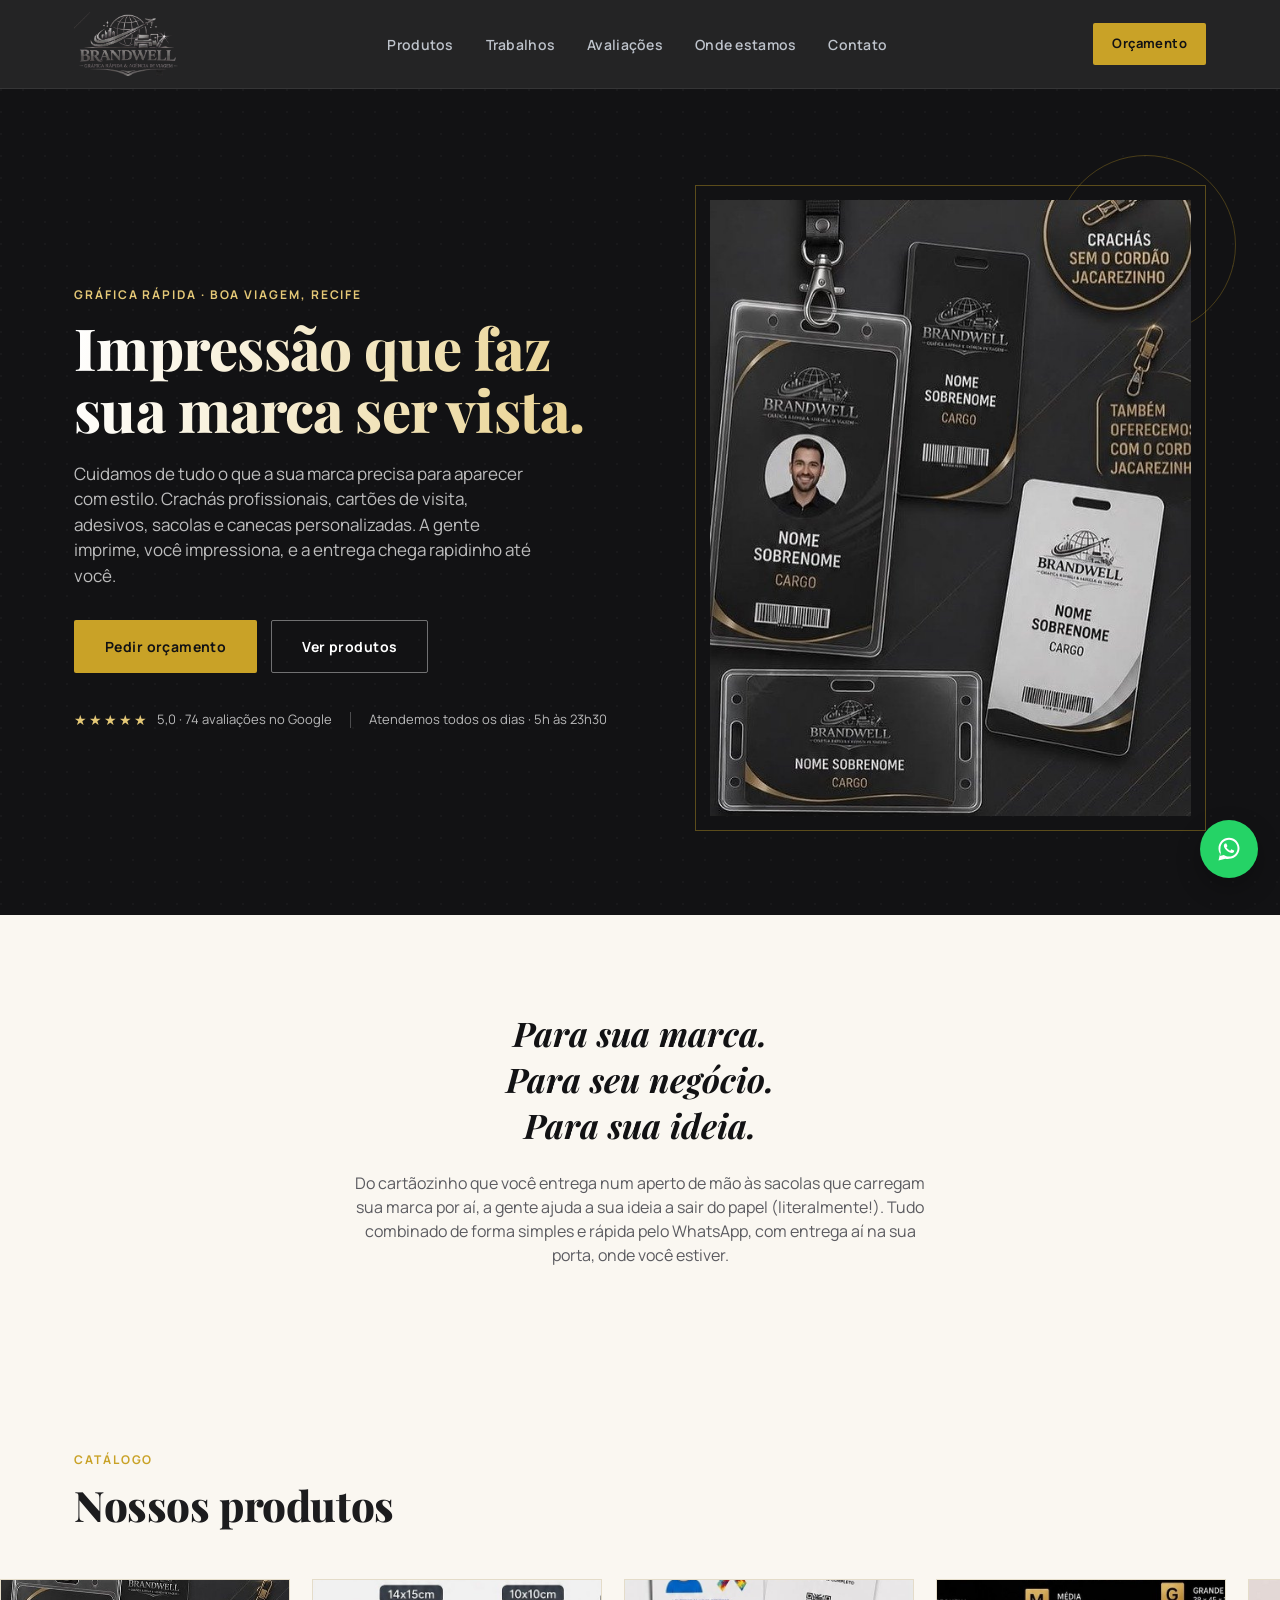
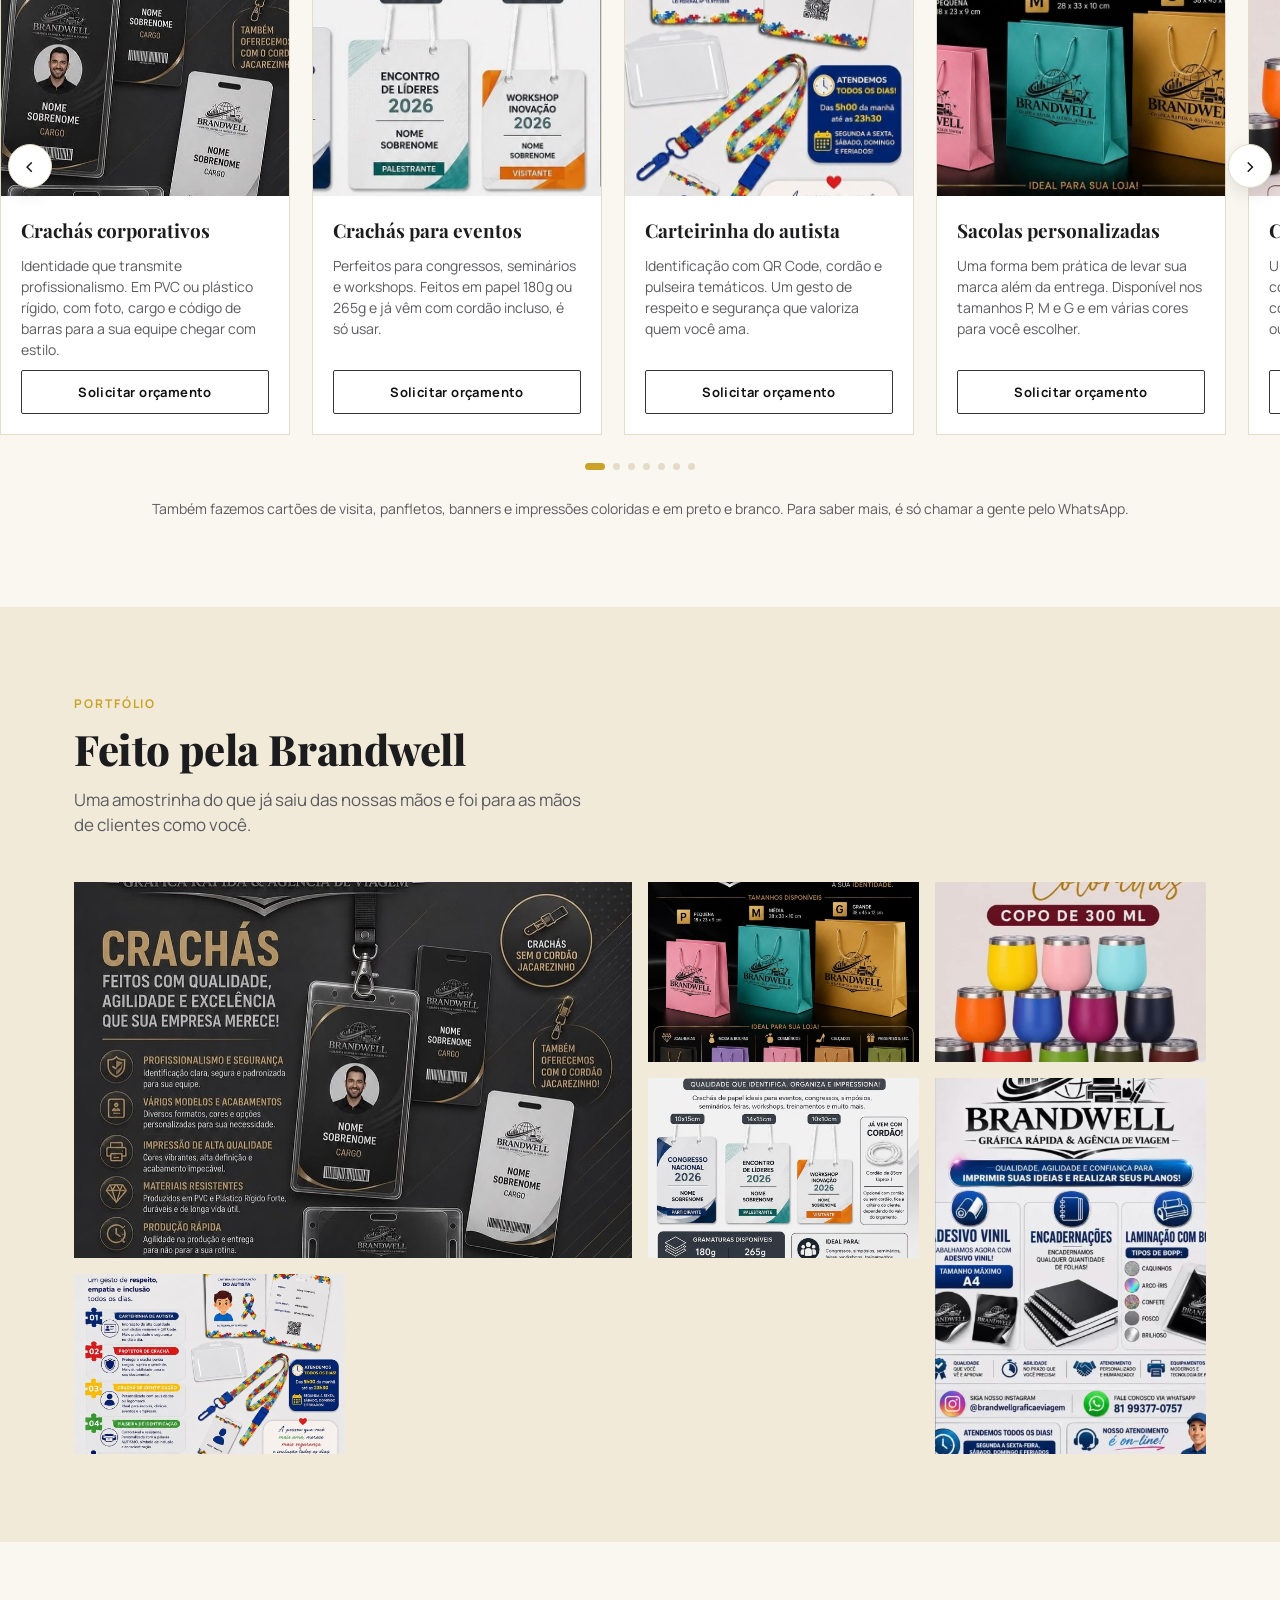
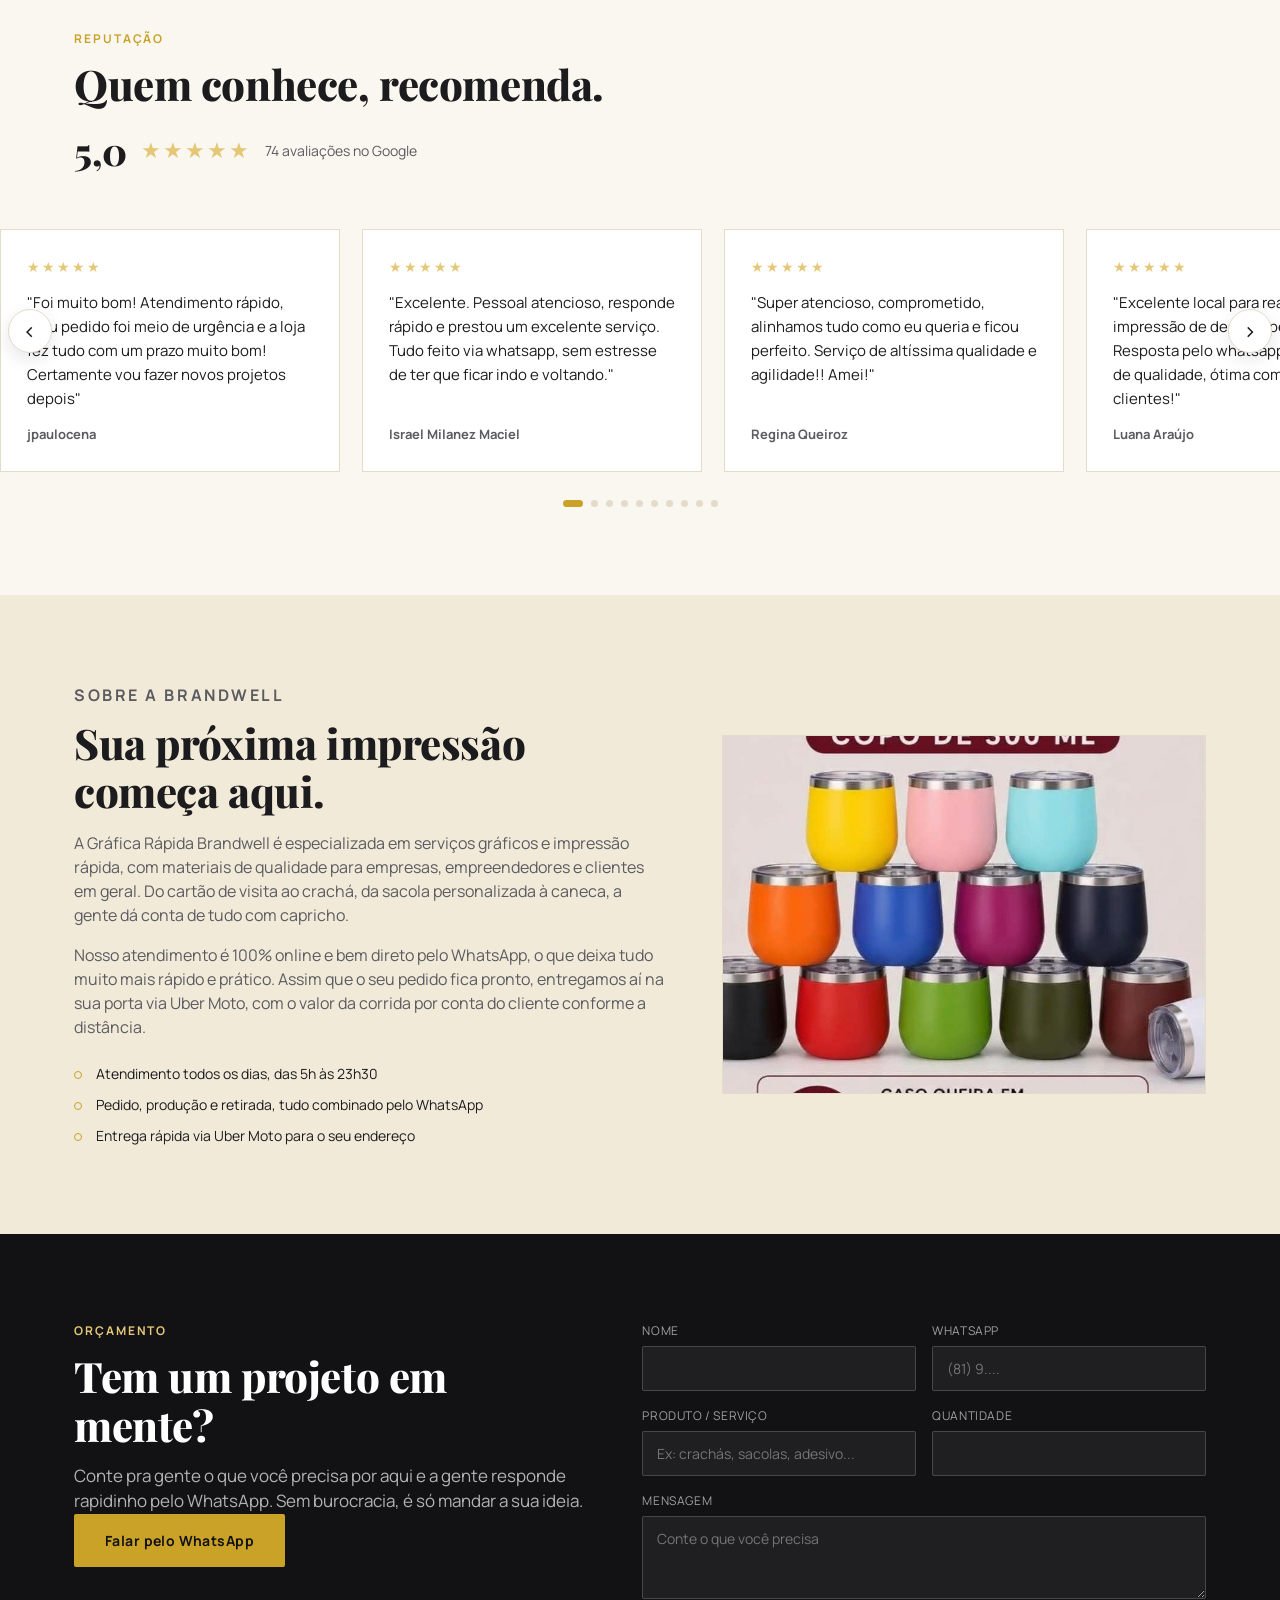
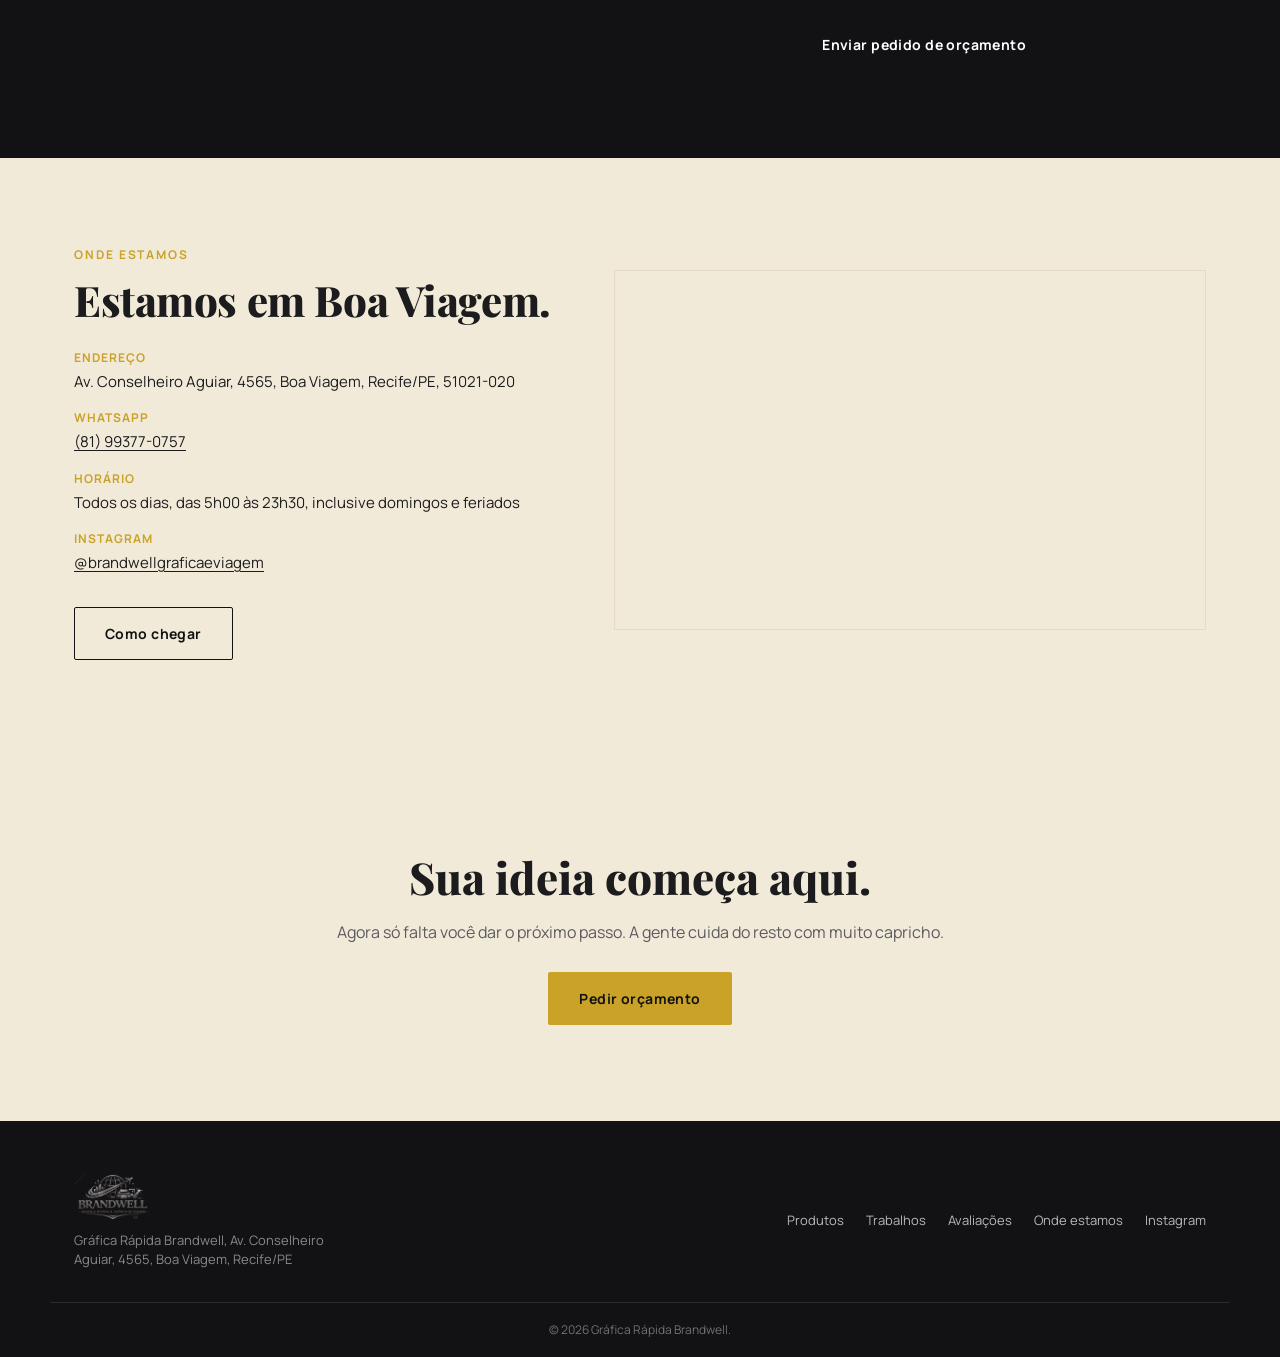
==== index (5).html @ 96034394 "Add files via upload" ====
<!DOCTYPE html>
<html lang="pt-BR">
<head>
<meta charset="UTF-8">
<meta name="viewport" content="width=device-width, initial-scale=1.0">
<title>Gráfica Rápida Brandwell | Gráfica em Recife</title>
<meta name="description" content="Gráfica Rápida Brandwell em Boa Viagem, Recife. Conheça nossos produtos, trabalhos e solicite seu orçamento pelo WhatsApp.">

<link rel="icon" type="image/jpeg" href="assets/favicon.jpg">
<link rel="preconnect" href="https://fonts.googleapis.com">
<link rel="preconnect" href="https://fonts.gstatic.com" crossorigin>
<link href="https://fonts.googleapis.com/css2?family=Playfair+Display:wght@600;700;800;900&family=Manrope:wght@400;500;600;700;800&display=swap" rel="stylesheet">
<link rel="stylesheet" href="style (3).css">
</head>
<body>

<!-- ============ HEADER ============ -->
<header class="site-header" id="siteHeader">
  <div class="wrap header-inner">
    <a href="#topo" class="brand">
      <img src="assets/logo.png" alt="Brandwell — Gráfica Rápida" class="brand-mark">
    </a>

    <nav class="main-nav" id="mainNav">
      <a href="#produtos">Produtos</a>
      <a href="#trabalhos">Trabalhos</a>
      <a href="#avaliacoes">Avaliações</a>
      <a href="#localizacao">Onde estamos</a>
      <a href="#contato">Contato</a>
    </nav>

    <div class="header-actions">
      <a class="btn btn-gold btn-sm" id="headerCta" href="#" target="_blank" rel="noopener">Orçamento</a>
      <button class="nav-toggle" id="navToggle" aria-label="Abrir menu" aria-expanded="false">
        <span></span><span></span><span></span>
      </button>
    </div>
  </div>
</header>

<main id="topo">

  <!-- ============ HERO ============ -->
  <section class="hero">
    <div class="hero-texture" aria-hidden="true"></div>
    <div class="wrap hero-inner">
      <div class="hero-copy reveal">
        <p class="eyebrow eyebrow-light">Gráfica Rápida · Boa Viagem, Recife</p>
        <h1 class="hero-title">Impressão que faz<br>sua marca ser vista.</h1>
        <p class="hero-sub">Cuidamos de tudo o que a sua marca precisa para aparecer com estilo. Crachás profissionais, cartões de visita, adesivos, sacolas e canecas personalizadas. A gente imprime, você impressiona, e a entrega chega rapidinho até você.</p>
        <div class="hero-ctas">
          <a href="#" class="btn btn-gold" id="heroCtaPrimary" target="_blank" rel="noopener">Pedir orçamento</a>
          <a href="#produtos" class="btn btn-outline-light">Ver produtos</a>
        </div>
        <div class="hero-meta">
          <div class="hero-meta-item">
            <span class="stars" aria-hidden="true">★★★★★</span>
            <span>5,0 · 74 avaliações no Google</span>
          </div>
          <div class="hero-meta-divider" aria-hidden="true"></div>
          <div class="hero-meta-item">Atendemos todos os dias · 5h às 23h30</div>
        </div>
      </div>

      <div class="hero-visual reveal" aria-hidden="true">
        <div class="hero-visual-frame">
          <img src="assets/prod-crachas.jpg" alt="">
        </div>
        <span class="hero-swoosh"></span>
      </div>
    </div>
  </section>

  <!-- ============ NARRATIVA ============ -->
  <section class="narrative">
    <div class="wrap narrative-inner reveal">
      <h2 class="narrative-title">Para sua marca.<br>Para seu negócio.<br>Para sua ideia.</h2>
      <p class="narrative-text">Do cartãozinho que você entrega num aperto de mão às sacolas que carregam sua marca por aí, a gente ajuda a sua ideia a sair do papel (literalmente!). Tudo combinado de forma simples e rápida pelo WhatsApp, com entrega aí na sua porta, onde você estiver.</p>
    </div>
  </section>

  <!-- ============ PRODUTOS ============ -->
  <section class="section" id="produtos">
    <div class="wrap">
      <div class="section-head reveal">
        <p class="eyebrow">Catálogo</p>
        <h2 class="section-title">Nossos produtos</h2>
      </div>
    </div>

    <div class="carousel reveal" id="productCarousel">
      <div class="carousel-track" id="productTrack">

<article class="product-card">
          <div class="product-photo"><img src="assets/prod-crachas.jpg" alt="Crachás corporativos personalizados Brandwell" loading="lazy"></div>
          <div class="product-body">
            <h3>Crachás corporativos</h3>
            <p>Identidade que transmite profissionalismo. Em PVC ou plástico rígido, com foto, cargo e código de barras para a sua equipe chegar com estilo.</p>
            <button class="btn btn-line product-cta" data-produto="Crachás corporativos" data-msg="Olá! Gostaria de solicitar um orçamento para crachás corporativos.">Solicitar orçamento</button>
          </div>
        </article>

<article class="product-card">
          <div class="product-photo"><img src="assets/prod-crachas-eventos.jpg" alt="Crachás para eventos e congressos Brandwell" loading="lazy"></div>
          <div class="product-body">
            <h3>Crachás para eventos</h3>
            <p>Perfeitos para congressos, seminários e workshops. Feitos em papel 180g ou 265g e já vêm com cordão incluso, é só usar.</p>
            <button class="btn btn-line product-cta" data-produto="Crachás para eventos e congressos" data-msg="Olá! Gostaria de solicitar um orçamento para crachás de eventos e congressos.">Solicitar orçamento</button>
          </div>
        </article>

<article class="product-card">
          <div class="product-photo"><img src="assets/prod-inclusao.jpg" alt="Carteirinha do autista e crachás de inclusão Brandwell" loading="lazy"></div>
          <div class="product-body">
            <h3>Carteirinha do autista</h3>
            <p>Identificação com QR Code, cordão e pulseira temáticos. Um gesto de respeito e segurança que valoriza quem você ama.</p>
            <button class="btn btn-line product-cta" data-produto="Carteirinha do autista / crachá de inclusão" data-msg="Olá! Gostaria de solicitar um orçamento para carteirinha do autista.">Solicitar orçamento</button>
          </div>
        </article>

<article class="product-card">
          <div class="product-photo"><img src="assets/prod-sacolas.jpg" alt="Sacolas personalizadas Brandwell" loading="lazy"></div>
          <div class="product-body">
            <h3>Sacolas personalizadas</h3>
            <p>Uma forma bem prática de levar sua marca além da entrega. Disponível nos tamanhos P, M e G e em várias cores para você escolher.</p>
            <button class="btn btn-line product-cta" data-produto="Sacolas personalizadas" data-msg="Olá! Gostaria de solicitar um orçamento para sacolas personalizadas.">Solicitar orçamento</button>
          </div>
        </article>

        <article class="product-card">
          <div class="product-photo"><img src="assets/prod-canecas.jpg" alt="Canecas e copos personalizados Brandwell" loading="lazy"></div>
          <div class="product-body">
<h3>Canecas &amp; copos 300ml</h3>
            <p>Uma lembrança da sua marca que continua presente muito depois da compra. Em várias cores, com nome ou logo, do jeito que você quiser.</p>
            <button class="btn btn-line product-cta" data-produto="Canecas e copos personalizados" data-msg="Olá! Gostaria de solicitar um orçamento para canecas personalizadas.">Solicitar orçamento</button>
          </div>
        </article>

        <article class="product-card">
          <div class="product-photo"><img src="assets/prod-adesivo.jpg" alt="Adesivo vinil Brandwell" loading="lazy"></div>
          <div class="product-body">
<h3>Adesivo vinil</h3>
            <p>Para apresentar sua marca logo no primeiro contato. Vai até o tamanho A4 e tem um acabamento de qualidade que faz diferença.</p>
            <button class="btn btn-line product-cta" data-produto="Adesivo vinil" data-msg="Olá! Gostaria de solicitar um orçamento para adesivos.">Solicitar orçamento</button>
          </div>
        </article>

        <article class="product-card">
          <div class="product-photo"><img src="assets/prod-encadernacao.jpg" alt="Encadernação e laminação BOPP Brandwell" loading="lazy"></div>
          <div class="product-body">
<h3>Encadernação &amp; laminação</h3>
            <p>Encadernamos qualquer quantidade de folhas, seja qual for a sua necessidade. E ainda finalizamos com laminação BOPP fosca, brilhosa ou especial.</p>
            <button class="btn btn-line product-cta" data-produto="Encadernação e laminação BOPP" data-msg="Olá! Gostaria de solicitar um orçamento para encadernação e laminação.">Solicitar orçamento</button>
          </div>
        </article>

      </div>

      <button class="carousel-arrow carousel-arrow-prev" id="prodPrev" aria-label="Produto anterior">‹</button>
      <button class="carousel-arrow carousel-arrow-next" id="prodNext" aria-label="Próximo produto">›</button>
    </div>
    <div class="carousel-dots" id="productDots"></div>

    <div class="wrap">
      <p class="also-print reveal">Também fazemos cartões de visita, panfletos, banners e impressões coloridas e em preto e branco. Para saber mais, é só chamar a gente pelo WhatsApp.</p>
    </div>
  </section>

  <!-- ============ TRABALHOS ============ -->
  <section class="section section-alt" id="trabalhos">
    <div class="wrap">
      <div class="section-head reveal">
        <p class="eyebrow">Portfólio</p>
        <h2 class="section-title">Feito pela Brandwell</h2>
        <p class="section-lead">Uma amostrinha do que já saiu das nossas mãos e foi para as mãos de clientes como você.</p>
      </div>

      <div class="gallery reveal" id="gallery">
        <button class="gallery-item gallery-item-big" data-full="assets/port-crachas-corp.jpg">
          <img src="assets/port-crachas-corp.jpg" alt="Crachás corporativos Brandwell" loading="lazy">
        </button>
        <button class="gallery-item" data-full="assets/port-sacolas.jpg">
          <img src="assets/port-sacolas.jpg" alt="Sacolas personalizadas Brandwell" loading="lazy">
        </button>
        <button class="gallery-item" data-full="assets/port-canecas.jpg">
          <img src="assets/port-canecas.jpg" alt="Canecas coloridas Brandwell" loading="lazy">
        </button>
        <button class="gallery-item" data-full="assets/port-crachas-eventos.jpg">
          <img src="assets/port-crachas-eventos.jpg" alt="Crachás de eventos Brandwell" loading="lazy">
        </button>
        <button class="gallery-item gallery-item-tall" data-full="assets/port-vinil-encad.jpg">
          <img src="assets/port-vinil-encad.jpg" alt="Adesivo vinil e encadernação Brandwell" loading="lazy">
        </button>
        <button class="gallery-item" data-full="assets/port-inclusao.jpg">
          <img src="assets/port-inclusao.jpg" alt="Produtos de inclusão Brandwell" loading="lazy">
        </button>
      </div>
    </div>
  </section>

  <!-- ============ AVALIAÇÕES ============ -->
  <section class="section reviews" id="avaliacoes">
    <div class="wrap">
      <div class="section-head reveal">
        <p class="eyebrow">Reputação</p>
        <h2 class="section-title">Quem conhece, recomenda.</h2>
        <div class="reviews-score">
          <span class="reviews-score-number">5,0</span>
          <span class="stars stars-lg" aria-hidden="true">★★★★★</span>
          <span class="reviews-score-count">74 avaliações no Google</span>
        </div>
      </div>
    </div>

    <div class="carousel reveal" id="reviewCarousel">
      <div class="carousel-track" id="reviewTrack">

        <article class="review-card">
          <span class="stars" aria-hidden="true">★★★★★</span>
          <p>"Foi muito bom! Atendimento rápido, meu pedido foi meio de urgência e a loja fez tudo com um prazo muito bom! Certamente vou fazer novos projetos depois"</p>
          <p class="review-name">jpaulocena</p>
        </article>

        <article class="review-card">
          <span class="stars" aria-hidden="true">★★★★★</span>
          <p>"Excelente. Pessoal atencioso, responde rápido e prestou um excelente serviço. Tudo feito via whatsapp, sem estresse de ter que ficar indo e voltando."</p>
          <p class="review-name">Israel Milanez Maciel</p>
        </article>

        <article class="review-card">
          <span class="stars" aria-hidden="true">★★★★★</span>
          <p>"Super atencioso, comprometido, alinhamos tudo como eu queria e ficou perfeito. Serviço de altíssima qualidade e agilidade!! Amei!"</p>
          <p class="review-name">Regina Queiroz</p>
        </article>

        <article class="review-card">
          <span class="stars" aria-hidden="true">★★★★★</span>
          <p>"Excelente local para realização e impressão de designs personalizados! Resposta pelo whatsapp rápida e serviço de qualidade, ótima comunicação com os clientes!"</p>
          <p class="review-name">Luana Araújo</p>
        </article>

        <article class="review-card">
          <span class="stars" aria-hidden="true">★★★★★</span>
          <p>"Ótima gráfica! Foram super prestativos e tem um grande diferencial que funciona todos os dias da semana em um horário super estendido! Muito prático."</p>
          <p class="review-name">Duda Avellar</p>
        </article>

        <article class="review-card">
          <span class="stars" aria-hidden="true">★★★★★</span>
          <p>"Maravilhoso! Foi rápido, a impressão ficou perfeita, salvou o dia da feira de ciências do meu filho! E o melhor: muito simpático!"</p>
          <p class="review-name">Michelina Viana</p>
        </article>

        <article class="review-card">
          <span class="stars" aria-hidden="true">★★★★★</span>
          <p>"Preciso deixar registrado aqui meu agradecimento. Essa gráfica literalmente me salvou num domingo! Atendimento rápido, qualidade top e muita atenção com o cliente."</p>
          <p class="review-name">Thauany Silva</p>
        </article>

        <article class="review-card">
          <span class="stars" aria-hidden="true">★★★★★</span>
          <p>"Precisei imprimir uns adesivos para minha loja e, mesmo após o horário de funcionamento, a gráfica me socorreu. Ótimo atendimento!!!!"</p>
          <p class="review-name">Letycia Moretto</p>
        </article>

        <article class="review-card">
          <span class="stars" aria-hidden="true">★★★★★</span>
          <p>"Gente! Simplesmente trabalho incrível!!! Além da qualidade do material o atendimento é rápido e assertivo, com certeza retornarei."</p>
          <p class="review-name">Graziele Brito · GB Festas &amp; Eventos</p>
        </article>

        <article class="review-card">
          <span class="stars" aria-hidden="true">★★★★★</span>
          <p>"AMEIIII, ele salvou meu TCC hahaha. Deus abençoe!"</p>
          <p class="review-name">Laura Pinheiro</p>
        </article>

      </div>
      <button class="carousel-arrow carousel-arrow-prev" id="revPrev" aria-label="Avaliação anterior">‹</button>
      <button class="carousel-arrow carousel-arrow-next" id="revNext" aria-label="Próxima avaliação">›</button>
    </div>
    <div class="carousel-dots" id="reviewDots"></div>
  </section>

  <!-- ============ SOBRE ============ -->
  <section class="section-alt about" id="sobre">
    <div class="wrap about-inner reveal">
      <div class="about-copy">
        <p class="eyebrow">Sobre a Brandwell</p>
        <h2 class="section-title">Sua próxima impressão começa aqui.</h2>
        <p>A Gráfica Rápida Brandwell é especializada em serviços gráficos e impressão rápida, com materiais de qualidade para empresas, empreendedores e clientes em geral. Do cartão de visita ao crachá, da sacola personalizada à caneca, a gente dá conta de tudo com capricho.</p>
        <p>Nosso atendimento é 100% online e bem direto pelo WhatsApp, o que deixa tudo muito mais rápido e prático. Assim que o seu pedido fica pronto, entregamos aí na sua porta via Uber Moto, com o valor da corrida por conta do cliente conforme a distância.</p>
        <ul class="about-list">
          <li>Atendimento todos os dias, das 5h às 23h30</li>
          <li>Pedido, produção e retirada, tudo combinado pelo WhatsApp</li>
          <li>Entrega rápida via Uber Moto para o seu endereço</li>
        </ul>
      </div>
      <div class="about-visual">
        <img src="assets/prod-canecas.jpg" alt="Produtos personalizados Brandwell" loading="lazy">
      </div>
    </div>
  </section>

  <!-- ============ ORÇAMENTO ============ -->
  <section class="section quote" id="contato">
    <div class="wrap quote-inner">
      <div class="quote-copy reveal">
        <p class="eyebrow">Orçamento</p>
        <h2 class="section-title">Tem um projeto em mente?</h2>
        <p class="section-lead">Conte pra gente o que você precisa por aqui e a gente responde rapidinho pelo WhatsApp. Sem burocracia, é só mandar a sua ideia.</p>
        <a href="#" class="btn btn-gold" id="quoteWhatsBtn" target="_blank" rel="noopener">Falar pelo WhatsApp</a>
      </div>

      <form class="quote-form reveal" id="quoteForm">
        <div class="field">
          <label for="qName">Nome</label>
          <input type="text" id="qName" name="nome" required autocomplete="name">
        </div>
        <div class="field">
          <label for="qWhats">WhatsApp</label>
          <input type="tel" id="qWhats" name="whatsapp" required autocomplete="tel" placeholder="(81) 9....">
        </div>
        <div class="field">
          <label for="qProduto">Produto / serviço</label>
          <input type="text" id="qProduto" name="produto" placeholder="Ex: crachás, sacolas, adesivo...">
        </div>
        <div class="field">
          <label for="qQtd">Quantidade</label>
          <input type="text" id="qQtd" name="quantidade">
        </div>
        <div class="field field-full">
          <label for="qMsg">Mensagem</label>
          <textarea id="qMsg" name="mensagem" rows="3" placeholder="Conte o que você precisa"></textarea>
        </div>
        <button type="submit" class="btn btn-dark field-full">Enviar pedido de orçamento</button>
      </form>
    </div>
  </section>

  <!-- ============ LOCALIZAÇÃO ============ -->
  <section class="section-alt location" id="localizacao">
    <div class="wrap location-inner">
      <div class="location-copy reveal">
        <p class="eyebrow">Onde estamos</p>
        <h2 class="section-title">Estamos em Boa Viagem.</h2>
        <ul class="location-list">
          <li>
            <strong>Endereço</strong>
            <span>Av. Conselheiro Aguiar, 4565, Boa Viagem, Recife/PE, 51021-020</span>
          </li>
          <li>
            <strong>WhatsApp</strong>
            <span><a href="#" id="locWhatsLink" target="_blank" rel="noopener">(81) 99377-0757</a></span>
          </li>
          <li>
            <strong>Horário</strong>
            <span>Todos os dias, das 5h00 às 23h30, inclusive domingos e feriados</span>
          </li>
          <li>
            <strong>Instagram</strong>
            <span><a href="https://www.instagram.com/brandwellgraficaeviagem" target="_blank" rel="noopener">@brandwellgraficaeviagem</a></span>
          </li>
        </ul>
        <a class="btn btn-outline-dark" id="mapsLink" target="_blank" rel="noopener">Como chegar</a>
      </div>
      <div class="location-map reveal">
        <iframe
          title="Mapa — Gráfica Rápida Brandwell"
          src="https://www.google.com/maps?q=Av.+Conselheiro+Aguiar,+4565+Boa+Viagem+Recife+PE+51021-020&output=embed"
          loading="lazy"
          referrerpolicy="no-referrer-when-downgrade">
        </iframe>
      </div>
    </div>
  </section>

  <!-- ============ CTA FINAL ============ -->
  <section class="final-cta">
    <div class="wrap final-cta-inner reveal">
      <h2>Sua ideia começa aqui.</h2>
      <p>Agora só falta você dar o próximo passo. A gente cuida do resto com muito capricho.</p>
      <a href="#" class="btn btn-gold" id="finalCtaBtn" target="_blank" rel="noopener">Pedir orçamento</a>
    </div>
  </section>

</main>

<!-- ============ FOOTER ============ -->
<footer class="site-footer">
  <div class="wrap footer-inner">
    <div class="footer-brand">
      <img src="assets/logo.png" alt="Brandwell" class="footer-logo">
      <p>Gráfica Rápida Brandwell, Av. Conselheiro Aguiar, 4565, Boa Viagem, Recife/PE</p>
    </div>
    <nav class="footer-nav">
      <a href="#produtos">Produtos</a>
      <a href="#trabalhos">Trabalhos</a>
      <a href="#avaliacoes">Avaliações</a>
      <a href="#localizacao">Onde estamos</a>
      <a href="https://www.instagram.com/brandwellgraficaeviagem" target="_blank" rel="noopener">Instagram</a>
    </nav>
  </div>
  <div class="wrap footer-bottom">
    <span>&copy; <span id="year"></span> Gráfica Rápida Brandwell.</span>
  </div>
</footer>

<!-- WhatsApp flutuante -->
<a href="#" class="whats-float" id="whatsFloat" target="_blank" rel="noopener" aria-label="Falar no WhatsApp">
  <svg viewBox="0 0 32 32" width="28" height="28" fill="currentColor" aria-hidden="true"><path d="M16.02 3C9.4 3 4 8.37 4 15c0 2.34.66 4.53 1.8 6.4L4 29l7.8-1.75A11.9 11.9 0 0 0 16.02 27C22.65 27 28 21.63 28 15S22.65 3 16.02 3Zm0 21.7c-2.02 0-3.9-.58-5.5-1.58l-.4-.24-4.36.98.95-4.25-.26-.42A9.6 9.6 0 0 1 6.3 15c0-5.36 4.37-9.7 9.72-9.7 5.36 0 9.72 4.34 9.72 9.7 0 5.36-4.36 9.7-9.72 9.7Zm5.34-7.27c-.29-.15-1.73-.85-2-.95-.27-.1-.47-.15-.66.15-.2.29-.76.95-.93 1.15-.17.2-.34.22-.63.07-.29-.15-1.23-.45-2.34-1.44-.87-.77-1.45-1.72-1.62-2.01-.17-.29-.02-.45.13-.6.13-.13.29-.34.44-.51.15-.17.2-.29.29-.49.1-.2.05-.37-.02-.51-.07-.15-.66-1.58-.9-2.17-.24-.57-.48-.49-.66-.5h-.56c-.2 0-.51.07-.78.37-.27.29-1.02 1-1.02 2.43 0 1.43 1.04 2.81 1.19 3 .15.2 2.05 3.13 4.97 4.39.69.3 1.23.48 1.65.61.69.22 1.32.19 1.82.11.55-.08 1.73-.71 1.98-1.39.24-.68.24-1.27.17-1.39-.07-.13-.26-.2-.55-.34Z"/></svg>
</a>

<!-- Lightbox -->
<div class="lightbox" id="lightbox">
  <button class="lightbox-close" id="lightboxClose" aria-label="Fechar">&times;</button>
  <img id="lightboxImg" src="" alt="">
</div>

<script src="script (2).js"></script>
</body>
</html>
---- style (3).css ----
/* =========================================================
   BRANDWELL — Gráfica Rápida
   Tokens: ink #121214 · paper #FAF7F1 · gold #C9A227 · silver #B9BEC6
   Display: Playfair Display · Body: Manrope
========================================================= */

:root{
  --ink: #121214;
  --ink-soft: #232327;
  --paper: #FAF7F1;
  --paper-2: #F1EAD9;
  --gold: #C9A227;
  --gold-light: #E4C877;
  --silver: #BEC3CB;
  --text: #1C1C1E;
  --text-soft: #5B5B60;
  --line: #E4DCC9;
  --line-dark: #34343A;

  --serif: "Playfair Display", Georgia, serif;
  --sans: "Manrope", -apple-system, BlinkMacSystemFont, "Segoe UI", sans-serif;

  --maxw: 1180px;
  --radius: 4px;
}

*,*::before,*::after{ box-sizing:border-box; }
html{ scroll-behavior:smooth; }
@media (prefers-reduced-motion: reduce){
  html{ scroll-behavior:auto; }
  *{ animation-duration:0.001ms !important; animation-iteration-count:1 !important; transition-duration:0.001ms !important; scroll-behavior:auto !important; }
}

body{
  margin:0;
  font-family:var(--sans);
  color:var(--text);
  background:var(--paper);
  -webkit-font-smoothing:antialiased;
  line-height:1.5;
}

img{ max-width:100%; display:block; }
a{ color:inherit; text-decoration:none; }
button{ font-family:inherit; cursor:pointer; }

.wrap{
  max-width:var(--maxw);
  margin:0 auto;
  padding:0 24px;
}

/* ---------- Typography helpers ---------- */
.eyebrow{
  font-family:var(--sans);
  font-size:12px;
  font-weight:700;
  letter-spacing:.16em;
  text-transform:uppercase;
  color:var(--gold);
  margin:0 0 12px;
}
.eyebrow-light{ color:var(--gold-light); }

.section-title{
  font-family:var(--serif);
  font-weight:800;
  font-size:clamp(28px,4vw,42px);
  line-height:1.15;
  margin:0 0 14px;
  letter-spacing:-0.01em;
}
.section-lead{
  font-size:17px;
  color:var(--text-soft);
  max-width:52ch;
  margin:0;
}

.section-head{ margin-bottom:44px; }

.section{ padding:88px 0; }
.section-alt{ padding:88px 0; background:var(--paper-2); }

/* ---------- Buttons ---------- */
.btn{
  display:inline-flex;
  align-items:center;
  justify-content:center;
  gap:8px;
  padding:15px 30px;
  font-size:14px;
  font-weight:700;
  letter-spacing:.03em;
  border-radius:2px;
  border:1px solid transparent;
  transition:transform .18s ease, background .18s ease, color .18s ease, border-color .18s ease;
  white-space:nowrap;
}
.btn:hover{ transform:translateY(-2px); }
.btn-sm{ padding:10px 18px; font-size:13px; }

.btn-gold{ background:var(--gold); color:var(--ink); }
.btn-gold:hover{ background:var(--gold-light); }

.btn-outline-light{ border-color:rgba(255,255,255,.4); color:#fff; }
.btn-outline-light:hover{ border-color:#fff; background:rgba(255,255,255,.08); }

.btn-outline-dark{ border-color:var(--ink); color:var(--ink); }
.btn-outline-dark:hover{ background:var(--ink); color:#fff; }

.btn-line{ border-color:var(--line-dark); color:var(--ink); background:transparent; width:100%; padding:12px 20px; font-size:13px; }
.btn-line:hover{ background:var(--ink); color:#fff; border-color:var(--ink); }

.btn-dark{ background:var(--ink); color:#fff; }
.btn-dark:hover{ background:#000; }

/* ---------- Header ---------- */
.site-header{
  position:sticky; top:0; z-index:100;
  background:rgba(18,18,20,.92);
  backdrop-filter:blur(8px);
  border-bottom:1px solid rgba(255,255,255,.08);
  transition:box-shadow .2s ease;
}
.site-header.scrolled{ box-shadow:0 8px 24px rgba(0,0,0,.25); }

.header-inner{
  display:flex; align-items:center; justify-content:space-between;
  height:88px;
}

/* ---------- Logo (estilo próprio e independente) ---------- */
.brand{
  display:inline-flex;
  align-items:center;
  flex-shrink:0;
  line-height:0;
}
.brand-mark{
  height:64px;          /* logo maior */
  width:auto;
  display:block;
  object-fit:contain;   /* mantém a proporção */
  transition:transform .25s ease;
}
.brand-mark:hover{ transform:scale(1.05); }

.main-nav{ display:flex; gap:32px; }
.main-nav a{
  color:var(--silver);
  font-size:14px; font-weight:600;
  letter-spacing:.02em;
  transition:color .15s ease;
}
.main-nav a:hover{ color:#fff; }

.header-actions{ display:flex; align-items:center; gap:16px; }

.nav-toggle{
  display:none;
  flex-direction:column; gap:5px;
  background:none; border:none; padding:6px;
}
.nav-toggle span{ width:22px; height:2px; background:#fff; display:block; }

/* ---------- Hero ---------- */
.hero{
  position:relative;
  background:var(--ink);
  color:#fff;
  overflow:hidden;
  padding:96px 0 84px;
}
.hero-texture{
  position:absolute; inset:0;
  background-image:
    radial-gradient(circle at 1px 1px, rgba(255,255,255,.06) 1px, transparent 0);
  background-size:22px 22px;
  opacity:.5;
  pointer-events:none;
}
.hero-inner{
  position:relative;
  display:grid;
  grid-template-columns:1.05fr .95fr;
  gap:56px;
  align-items:center;
}
.hero-title{
  font-family:var(--serif);
  font-weight:800;
  font-size:clamp(34px,5vw,58px);
  line-height:1.08;
  margin:0 0 20px;
  letter-spacing:-0.01em;
}
.hero-sub{
  font-size:17px;
  color:rgba(255,255,255,.72);
  max-width:46ch;
  margin:0 0 32px;
}
.hero-ctas{ display:flex; gap:14px; flex-wrap:wrap; margin-bottom:36px; }

.hero-meta{ display:flex; align-items:center; gap:18px; flex-wrap:wrap; font-size:13px; color:rgba(255,255,255,.7); }
.hero-meta-item{ display:flex; align-items:center; gap:8px; }
.hero-meta-divider{ width:1px; height:16px; background:rgba(255,255,255,.25); }

.stars{ color:var(--gold-light); letter-spacing:2px; font-size:14px; }
.stars-lg{ font-size:22px; }

.hero-visual{ position:relative; }
.hero-visual-frame{
  border:1px solid rgba(201,162,39,.4);
  padding:14px;
  position:relative;
  z-index:2;
}
.hero-visual-frame img{ width:100%; height:auto; }
.hero-swoosh{
  position:absolute;
  right:-30px; top:-30px;
  width:180px; height:180px;
  border:1px solid rgba(201,162,39,.3);
  border-radius:50%;
  z-index:1;
}

/* ---------- Narrative ---------- */
.narrative{ background:var(--paper); padding:96px 0; text-align:center; }
.narrative-inner{ max-width:620px; margin:0 auto; }
.narrative-title{
  font-family:var(--serif);
  font-weight:700;
  font-style:italic;
  font-size:clamp(24px,3.4vw,34px);
  line-height:1.35;
  margin:0 0 22px;
  color:var(--ink);
}
.narrative-text{ color:var(--text-soft); font-size:16px; margin:0; }

/* ---------- Carousel (shared) ---------- */
.carousel{ position:relative; }
.carousel-track{
  display:flex;
  gap:22px;
  overflow-x:auto;
  scroll-snap-type:x mandatory;
  padding:6px 24px 20px;
  scrollbar-width:none;
}
.carousel-track::-webkit-scrollbar{ display:none; }

.carousel-arrow{
  position:absolute; top:40%; transform:translateY(-50%);
  width:44px; height:44px; border-radius:50%;
  background:#fff; border:1px solid var(--line);
  font-size:22px; color:var(--ink);
  display:flex; align-items:center; justify-content:center;
  box-shadow:0 6px 18px rgba(0,0,0,.1);
  z-index:5;
}
.carousel-arrow-prev{ left:8px; }
.carousel-arrow-next{ right:8px; }
.carousel-arrow:hover{ background:var(--ink); color:#fff; }

.carousel-dots{ display:flex; justify-content:center; gap:8px; margin-top:8px; }
.carousel-dots button{
  width:7px; height:7px; border-radius:50%;
  background:var(--line); border:none; padding:0;
}
.carousel-dots button.active{ background:var(--gold); width:20px; border-radius:4px; }

/* ---------- Products ---------- */
.product-card{
  flex:0 0 auto;
  width:290px;
  scroll-snap-align:start;
  background:#fff;
  border:1px solid var(--line);
  display:flex;
  flex-direction:column;
}
.product-photo{ aspect-ratio:4/3; overflow:hidden; background:var(--ink); }
.product-photo img{ width:100%; height:100%; object-fit:cover; }
.product-body{ padding:20px; display:flex; flex-direction:column; gap:10px; flex:1; }
.product-body h3{ font-family:var(--serif); font-size:19px; margin:0; }
.product-body p{ font-size:14px; color:var(--text-soft); margin:0; flex:1; }

.also-print{ text-align:center; color:var(--text-soft); font-size:14px; margin:28px 0 0; }
.also-print a{ color:var(--gold); font-weight:700; border-bottom:1px solid var(--gold); }

/* ---------- Gallery ---------- */
.gallery{
  display:grid;
  grid-template-columns:repeat(4,1fr);
  grid-auto-rows:180px;
  gap:16px;
}
.gallery-item{
  border:none; padding:0; background:var(--ink); overflow:hidden;
  grid-column:span 1; grid-row:span 1;
  position:relative;
}
.gallery-item img{ width:100%; height:100%; object-fit:cover; transition:transform .4s ease; }
.gallery-item:hover img{ transform:scale(1.05); }
.gallery-item-big{ grid-column:span 2; grid-row:span 2; }
.gallery-item-tall{ grid-row:span 2; }

/* ---------- Reviews ---------- */
.reviews-score{ display:flex; align-items:center; gap:14px; flex-wrap:wrap; margin-top:10px; }
.reviews-score-number{ font-family:var(--serif); font-weight:800; font-size:38px; }
.reviews-score-count{ color:var(--text-soft); font-size:14px; }

.review-card{
  flex:0 0 auto;
  width:340px;
  scroll-snap-align:start;
  background:#fff;
  border:1px solid var(--line);
  padding:26px;
  display:flex; flex-direction:column; gap:14px;
}
.review-card p:first-of-type{ font-size:15px; line-height:1.6; color:var(--text); margin:0; flex:1; }
.review-name{ font-size:13px; font-weight:700; color:var(--text-soft); margin:0 !important; }

/* ---------- About ---------- */
.about-inner{
  display:grid; grid-template-columns:1.1fr .9fr; gap:56px; align-items:center;
}
.about-copy p{ color:var(--text-soft); font-size:16px; }
.about-list{ list-style:none; padding:0; margin:24px 0 0; display:flex; flex-direction:column; gap:10px; }
.about-list li{
  padding-left:22px; position:relative; font-size:14px; color:var(--text);
}
.about-list li::before{
  content:""; position:absolute; left:0; top:8px;
  width:8px; height:8px; border:1px solid var(--gold); border-radius:50%;
}
.about-visual img{ width:100%; border:1px solid var(--line); }

/* ---------- Quote ---------- */
.quote{ background:var(--ink); color:#fff; }
.quote .eyebrow{ color:var(--gold-light); }
.quote .section-lead{ color:rgba(255,255,255,.68); }
.quote-inner{ display:grid; grid-template-columns:1fr 1.1fr; gap:56px; }
.quote-copy .section-title{ color:#fff; }

.quote-form{ display:grid; grid-template-columns:1fr 1fr; gap:16px; }
.field{ display:flex; flex-direction:column; gap:6px; }
.field-full{ grid-column:1/-1; }
.field label{ font-size:12px; letter-spacing:.05em; text-transform:uppercase; color:rgba(255,255,255,.6); }
.field input, .field textarea{
  background:rgba(255,255,255,.06);
  border:1px solid rgba(255,255,255,.18);
  color:#fff;
  padding:12px 14px;
  font-family:inherit;
  font-size:14px;
  border-radius:2px;
}
.field input:focus, .field textarea:focus{
  outline:2px solid var(--gold);
  outline-offset:1px;
  border-color:var(--gold);
}
.field textarea{ resize:vertical; }
.quote-form .btn{ margin-top:4px; }

/* ---------- Location ---------- */
.location-inner{ display:grid; grid-template-columns:.9fr 1.1fr; gap:56px; align-items:center; }
.location-list{ list-style:none; padding:0; margin:24px 0 32px; display:flex; flex-direction:column; gap:16px; }
.location-list li{ display:flex; flex-direction:column; gap:4px; font-size:15px; }
.location-list strong{ font-size:12px; letter-spacing:.08em; text-transform:uppercase; color:var(--gold); }
.location-list a{ text-decoration:underline; text-underline-offset:3px; }
.location-map iframe{ width:100%; height:360px; border:1px solid var(--line); }

/* ---------- Final CTA ---------- */
.final-cta{ background:var(--paper-2); padding:96px 0; text-align:center; }
.final-cta h2{ font-family:var(--serif); font-weight:800; font-size:clamp(28px,4vw,44px); margin:0 0 10px; }
.final-cta p{ color:var(--text-soft); margin:0 0 28px; }

/* ---------- Footer ---------- */
.site-footer{ background:var(--ink); color:rgba(255,255,255,.7); padding:52px 0 0; }
.footer-inner{ display:flex; justify-content:space-between; align-items:center; gap:24px; flex-wrap:wrap; padding-bottom:32px; }
.footer-logo{
  height:46px;          /* logo maior no rodapé */
  width:auto;
  display:block;
  object-fit:contain;
  margin-bottom:12px;
}
.footer-brand p{ font-size:13px; margin:0; max-width:36ch; color:rgba(255,255,255,.5); }
.footer-nav{ display:flex; gap:22px; flex-wrap:wrap; }
.footer-nav a{ font-size:13px; color:rgba(255,255,255,.7); }
.footer-nav a:hover{ color:#fff; }
.footer-bottom{
  border-top:1px solid rgba(255,255,255,.1);
  padding:18px 24px; font-size:12px; color:rgba(255,255,255,.4);
  text-align:center;
}

/* ---------- WhatsApp float ---------- */
.whats-float{
  position:fixed; right:22px; bottom:22px; z-index:200;
  width:58px; height:58px; border-radius:50%;
  background:#25D366; color:#fff;
  display:flex; align-items:center; justify-content:center;
  box-shadow:0 10px 24px rgba(0,0,0,.25);
  transition:transform .2s ease;
}
.whats-float:hover{ transform:scale(1.06); }

/* ---------- Lightbox ---------- */
.lightbox{
  position:fixed; inset:0; z-index:300;
  background:rgba(10,10,10,.92);
  display:none; align-items:center; justify-content:center;
  padding:40px;
}
.lightbox.open{ display:flex; }
.lightbox img{ max-width:100%; max-height:88vh; }
.lightbox-close{
  position:absolute; top:20px; right:24px;
  background:none; border:none; color:#fff; font-size:34px; line-height:1;
}

/* ---------- Reveal on scroll ---------- */
.reveal{ opacity:0; transform:translateY(16px); transition:opacity .6s ease, transform .6s ease; }
.reveal.in{ opacity:1; transform:none; }

/* =========================================================
   Micro-interações & efeitos
========================================================= */

/* Botões dourados com brilho ao passar o mouse */
.btn-gold{ position:relative; overflow:hidden; }
.btn-gold::after{
  content:"";
  position:absolute; top:0; left:-120%;
  width:60%; height:100%;
  background:linear-gradient(120deg, transparent, rgba(255,255,255,.5), transparent);
  transform:skewX(-20deg);
  transition:left .6s ease;
}
.btn-gold:hover::after{ left:130%; }

/* Título do hero com brilho animado no texto */
.hero-title{
  background:linear-gradient(100deg,#fff 0%, var(--gold-light) 45%, #fff 60%, rgba(255,255,255,.7) 100%);
  background-size:250% 100%;
  -webkit-background-clip:text;
  background-clip:text;
  -webkit-text-fill-color:transparent;
  color:#fff;
  animation:heroShine 6s linear infinite;
}
@keyframes heroShine{
  0%{ background-position:0% 0; }
  100%{ background-position:250% 0; }
}

/* Flutuação suave do visual do hero */
.hero-visual-frame{ animation:floaty 6s ease-in-out infinite; }
@keyframes floaty{
  0%,100%{ transform:translateY(0); }
  50%{ transform:translateY(-12px); }
}
.hero-swoosh{ animation:spin 26s linear infinite; }
@keyframes spin{ to{ transform:rotate(360deg); } }

/* Links do menu com sublinhado animado */
.main-nav a{ position:relative; }
.main-nav a::after{
  content:"";
  position:absolute; left:0; bottom:-4px;
  width:0; height:2px;
  background:var(--gold);
  transition:width .25s ease;
}
.main-nav a:hover::after{ width:100%; }

/* Cards de produto: elevação + zoom na foto */
.product-card, .review-card{ transition:transform .25s ease, box-shadow .25s ease; }
.product-card:hover, .review-card:hover{
  transform:translateY(-6px);
  box-shadow:0 18px 36px rgba(18,18,20,.14);
}
.product-card .product-photo img{ transition:transform .5s ease; }
.product-card:hover .product-photo img{ transform:scale(1.08); }

/* Galeria: vinheta com ícone ampliar no hover */
.gallery-item::after{
  content:"⤢";
  position:absolute; inset:0;
  display:flex; align-items:center; justify-content:center;
  font-size:26px; color:#fff;
  background:rgba(18,18,20,.35);
  opacity:0; transition:opacity .3s ease;
}
.gallery-item:hover::after{ opacity:1; }

/* Seta de carrossel: leve bounce */
.carousel-arrow{ transition:transform .2s ease, background .2s ease, color .2s ease; }
.carousel-arrow:hover{ transform:translateY(-50%) scale(1.1); }

/* Botão flutuante do WhatsApp com pulso */
.whats-float{ animation:pulse 2.4s ease-in-out infinite; }
@keyframes pulse{
  0%,100%{ box-shadow:0 10px 24px rgba(37,211,102,.35); }
  50%{ box-shadow:0 10px 24px rgba(37,211,102,.35), 0 0 0 12px rgba(37,211,102,.12); }
}

/* Reveal com leve stagger nas seções internas */
.reveal{ transition:opacity .7s cubic-bezier(.22,.61,.36,1), transform .7s cubic-bezier(.22,.61,.36,1); }

/* CTA final */
.final-cta .btn-gold::after{ left:-120%; }
.final-cta .btn-gold:hover::after{ left:130%; }

/* =========================================================
   Responsive
========================================================= */
@media (max-width:980px){
  .hero-inner{ grid-template-columns:1fr; }
  .hero-visual{ order:-1; max-width:420px; }
  .about-inner{ grid-template-columns:1fr; }
  .about-visual{ order:-1; }
  .quote-inner{ grid-template-columns:1fr; }
  .location-inner{ grid-template-columns:1fr; }
}

@media (max-width:760px){
  .main-nav{
    position:fixed; top:88px; left:0; right:0;
    background:var(--ink);
    flex-direction:column;
    padding:8px 24px 24px;
    gap:0;
    transform:translateY(-8px);
    opacity:0;
    pointer-events:none;
    transition:opacity .2s ease, transform .2s ease;
    border-bottom:1px solid rgba(255,255,255,.08);
  }
  .main-nav.open{ opacity:1; transform:none; pointer-events:auto; }
  .main-nav a{ padding:14px 0; border-bottom:1px solid rgba(255,255,255,.08); }
  .nav-toggle{ display:flex; }
  .header-actions .btn-sm{ display:none; }

  .gallery{ grid-template-columns:repeat(2,1fr); grid-auto-rows:150px; }
  .gallery-item-big{ grid-column:span 2; grid-row:span 1; }
  .gallery-item-tall{ grid-row:span 1; }

  .quote-form{ grid-template-columns:1fr; }
  .section, .section-alt{ padding:64px 0; }
  .narrative{ padding:64px 0; }
}
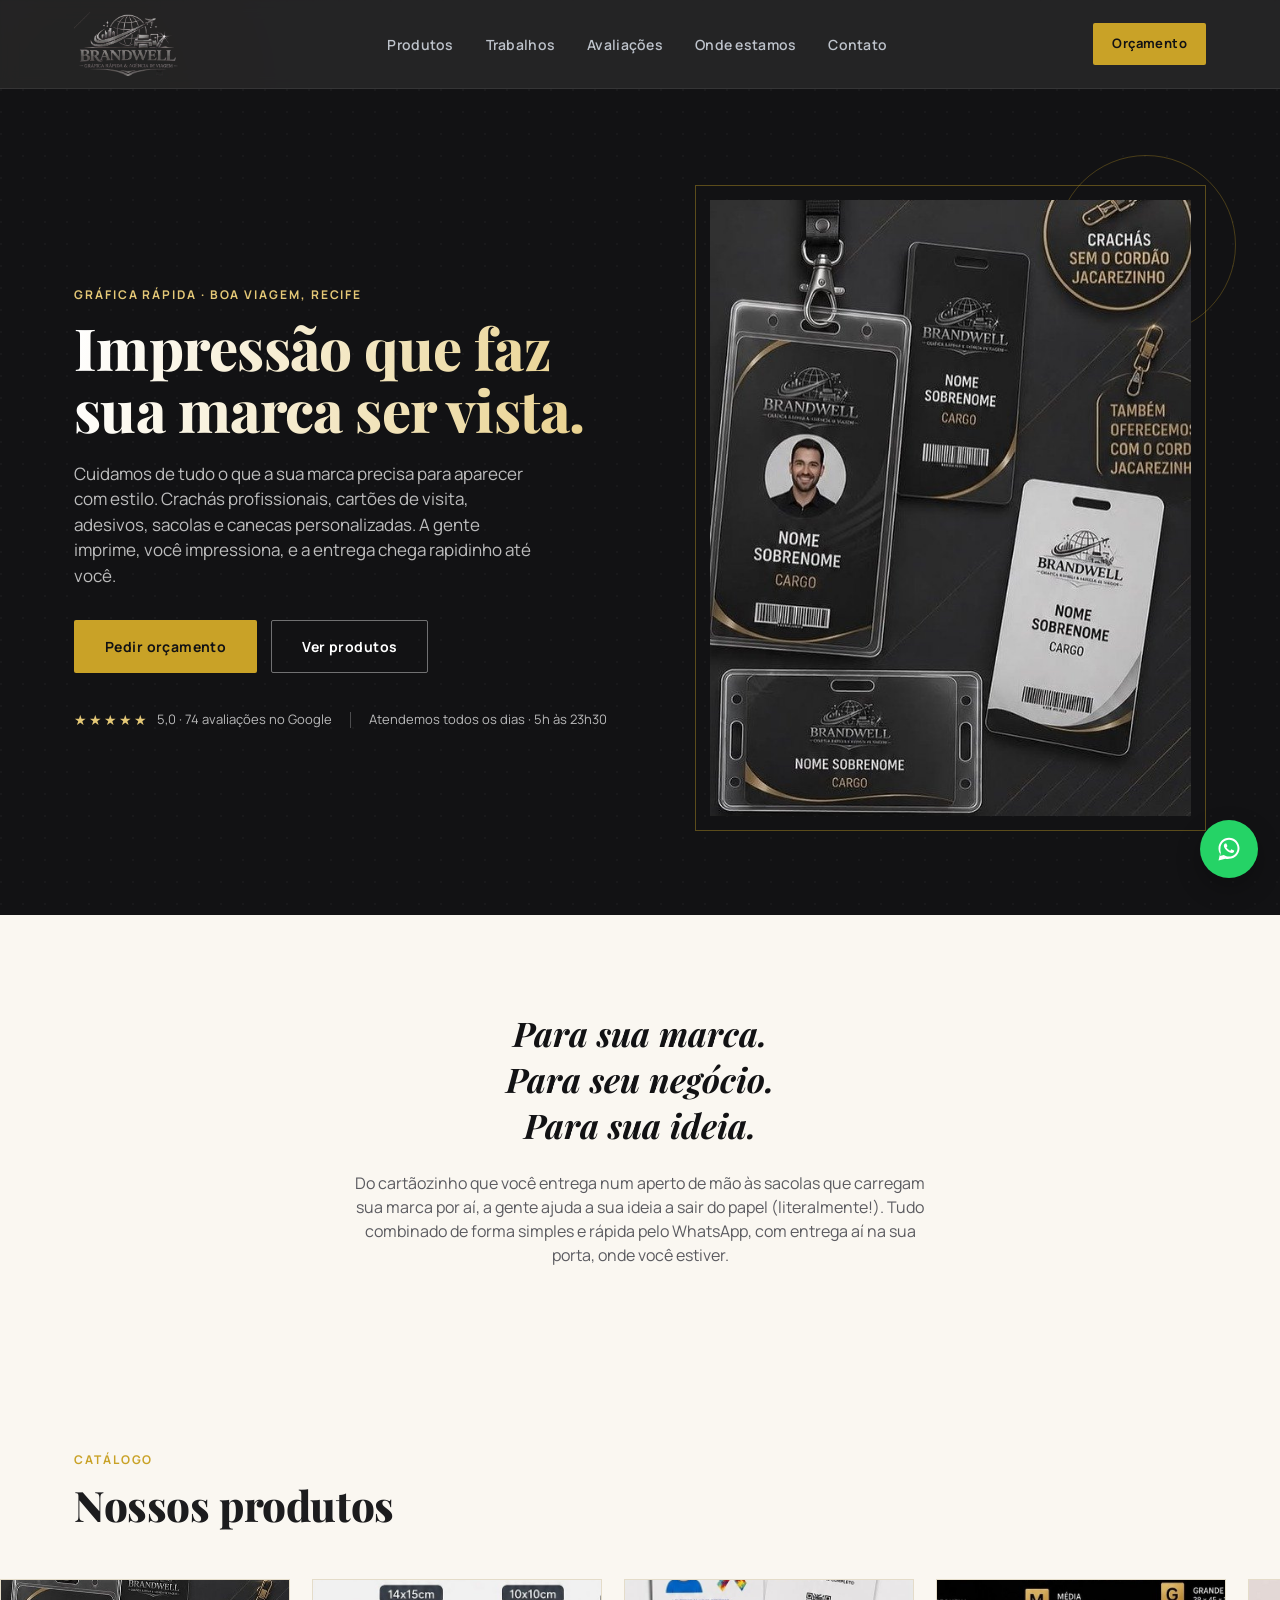
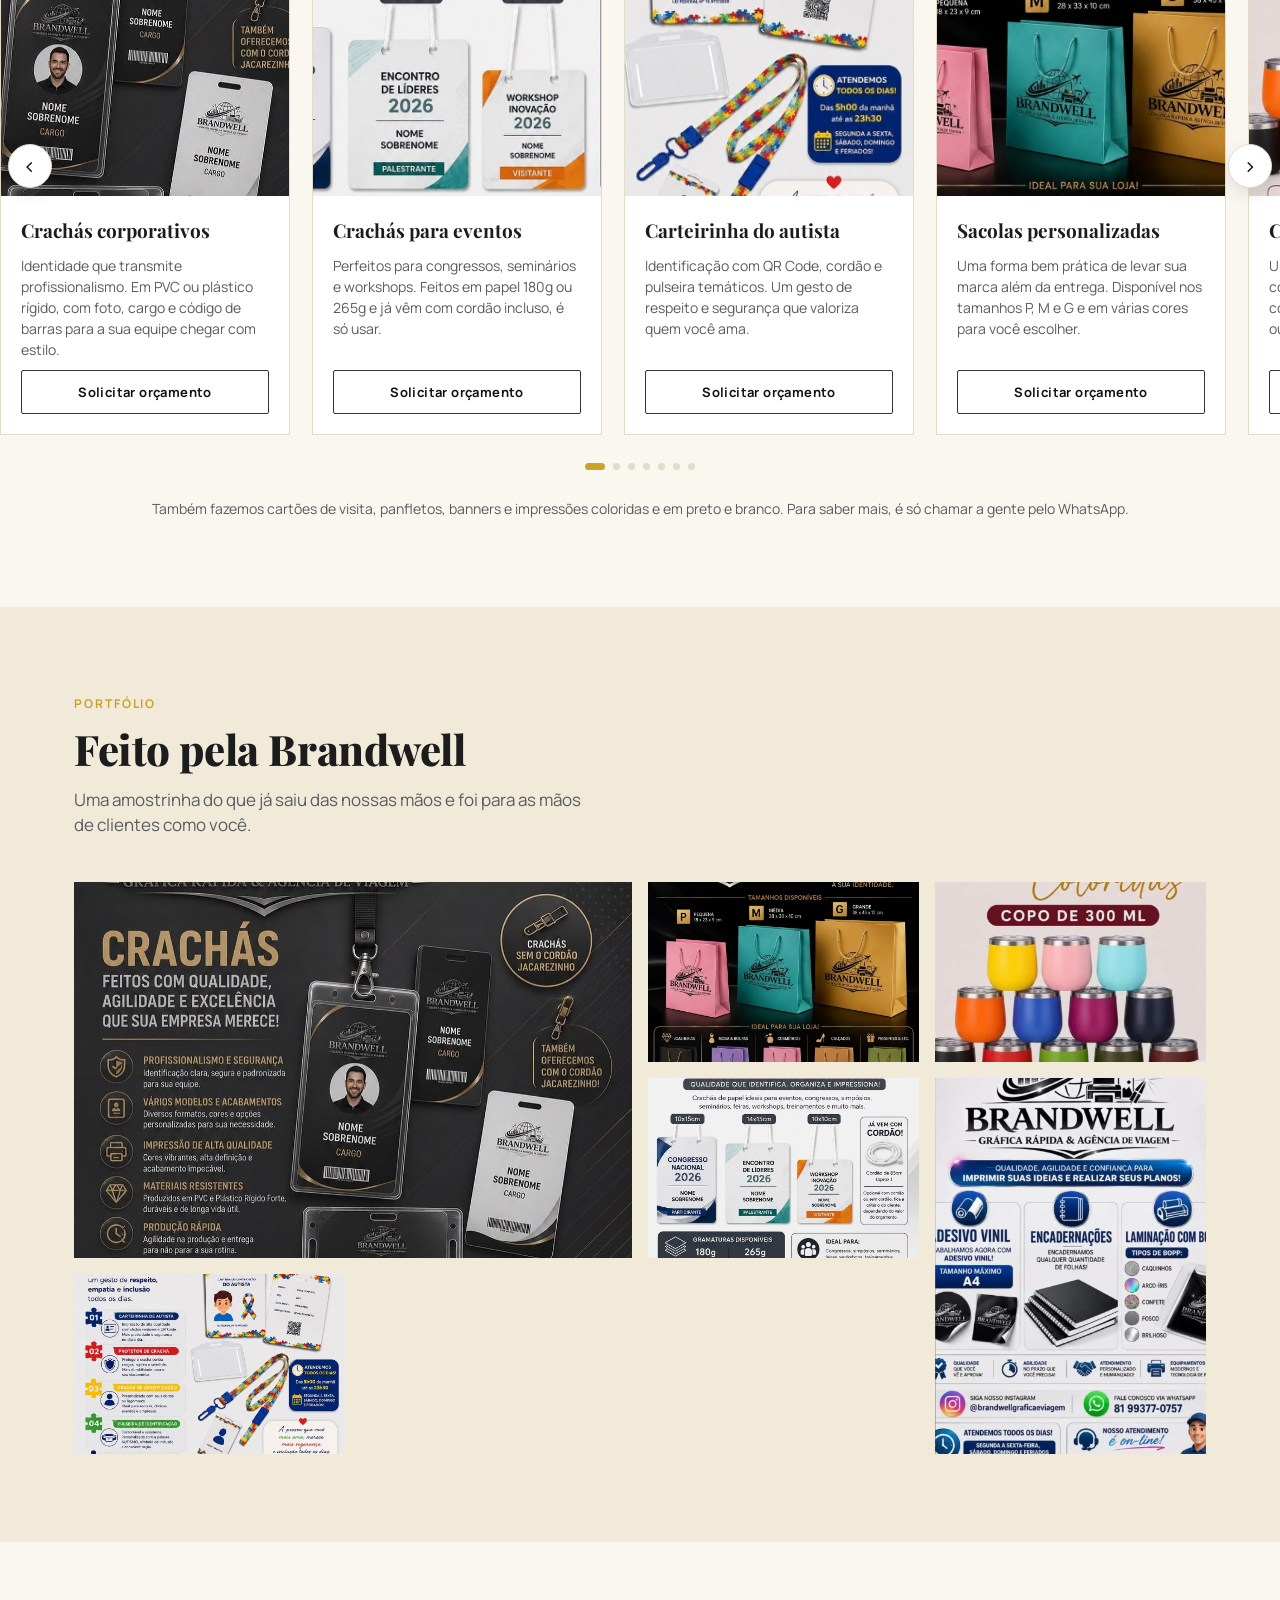
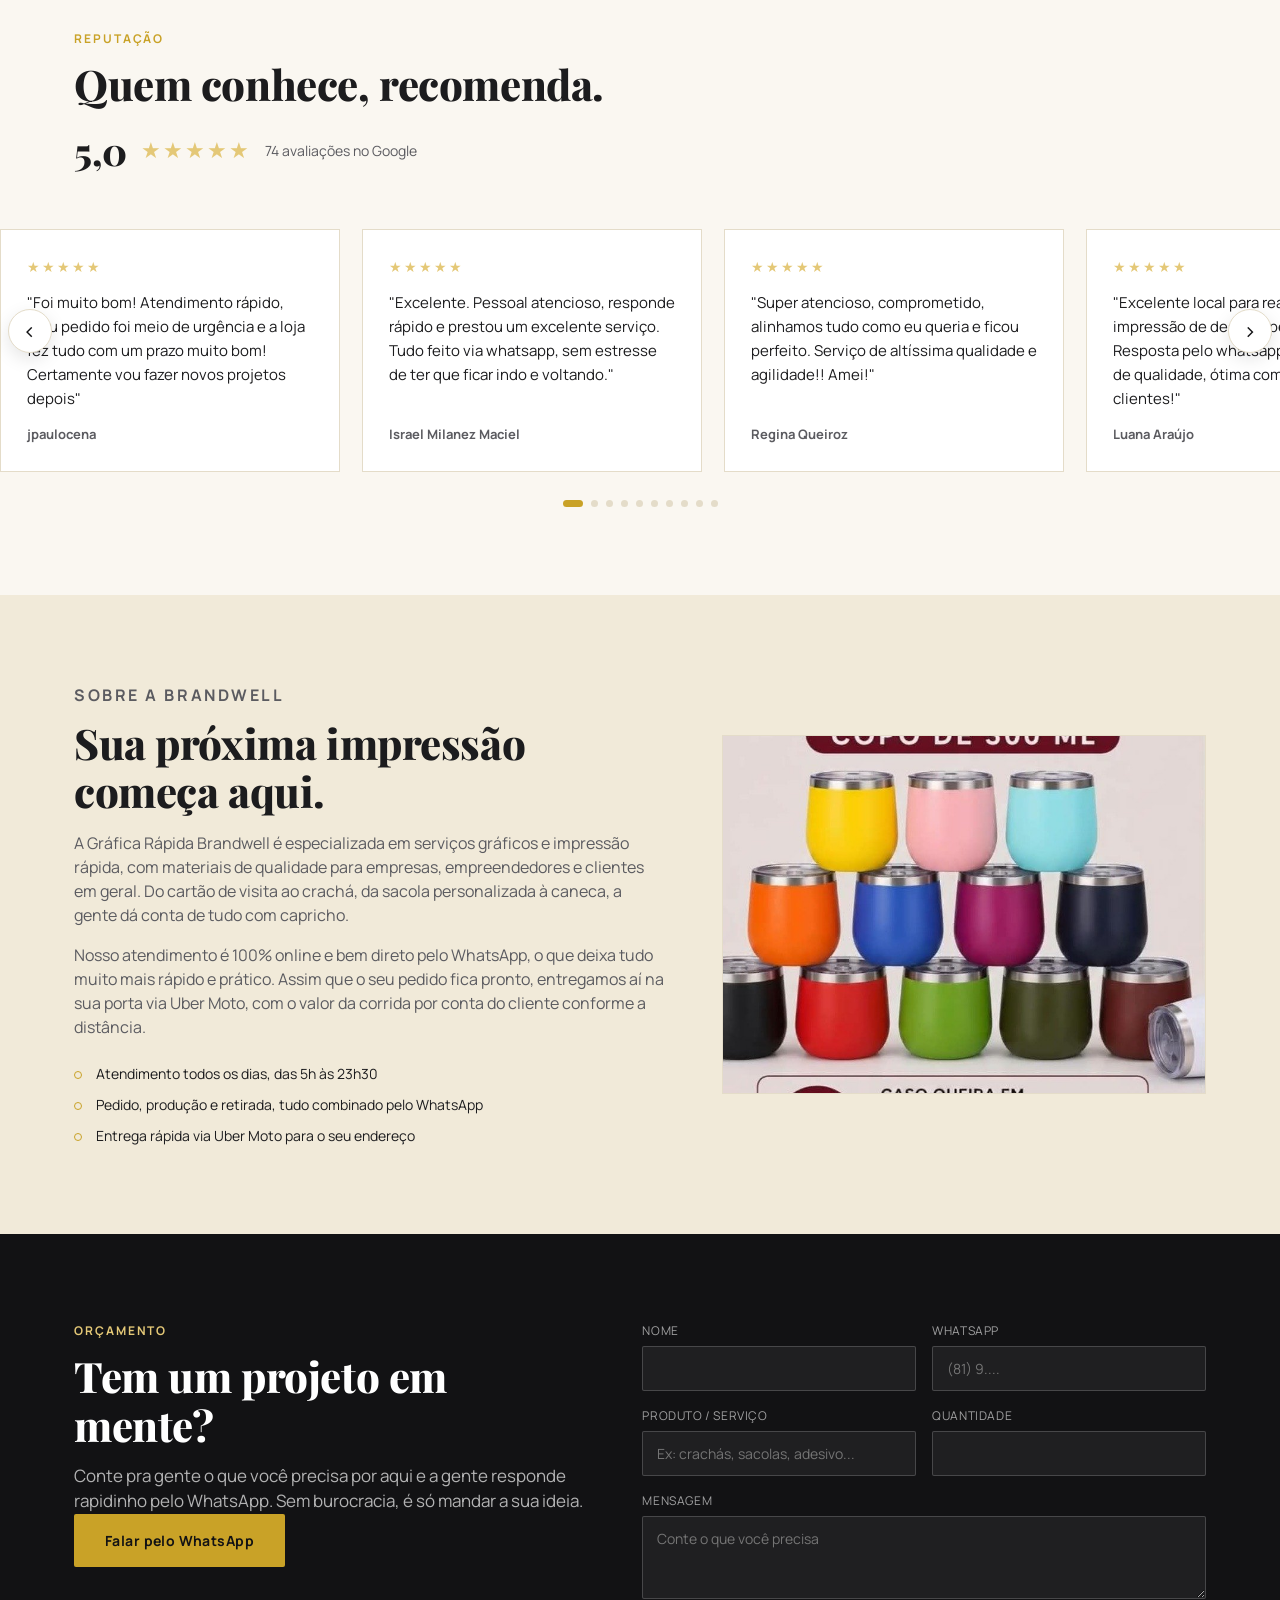
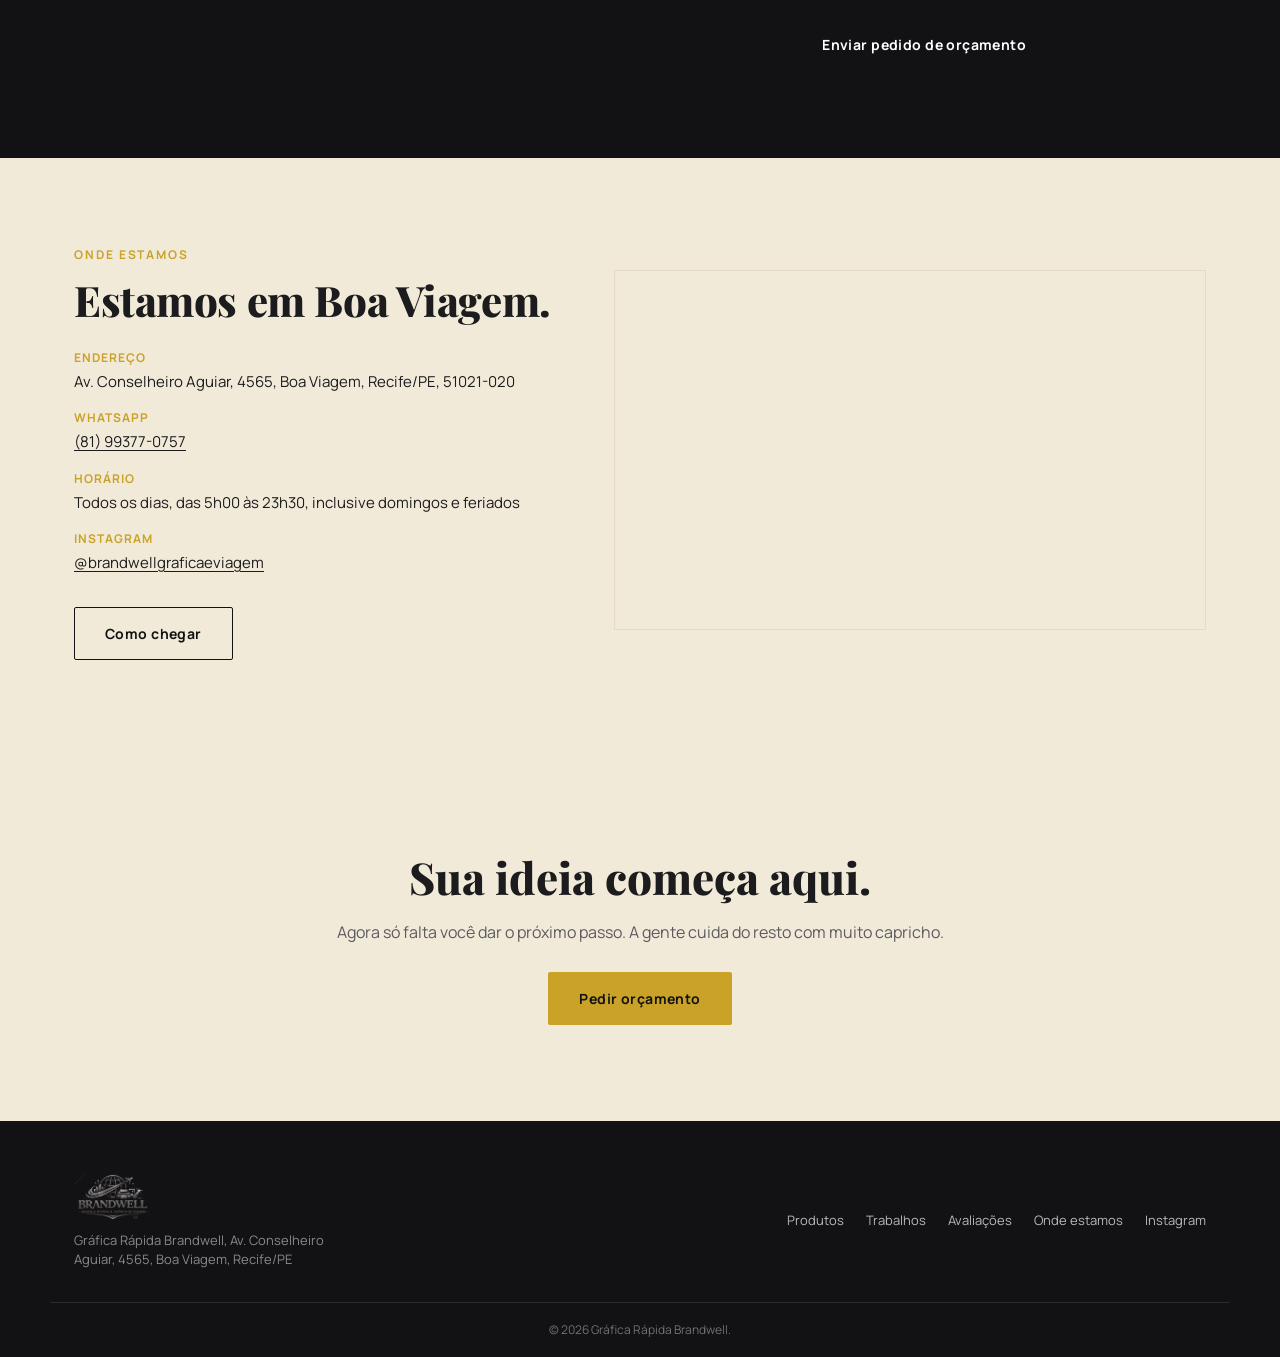
==== commit 497d7297: "Add files via upload" ====
--- a/index (5).html
+++ b/index (5).html
@@ -37,6 +37,29 @@
     </div>
   </div>
 </header>
+
+<!-- ============ FUNDO ANIMADO (efeitos sutis em todo o site) ============ -->
+<div class="bgfx" aria-hidden="true">
+  <span class="bgfx-blob bgfx-blob-1"></span>
+  <span class="bgfx-blob bgfx-blob-2"></span>
+  <span class="bgfx-blob bgfx-blob-3"></span>
+  <span class="bgfx-dot"></span>
+  <span class="bgfx-dot" style="--d:1"></span>
+  <span class="bgfx-dot" style="--d:2"></span>
+  <span class="bgfx-dot" style="--d:3"></span>
+  <span class="bgfx-dot" style="--d:4"></span>
+  <span class="bgfx-dot" style="--d:5"></span>
+  <span class="bgfx-dot" style="--d:6"></span>
+  <span class="bgfx-dot" style="--d:7"></span>
+  <span class="bgfx-dot" style="--d:8"></span>
+  <span class="bgfx-dot" style="--d:9"></span>
+  <span class="bgfx-dot" style="--d:10"></span>
+  <span class="bgfx-dot" style="--d:11"></span>
+  <span class="bgfx-dot" style="--d:12"></span>
+  <span class="bgfx-dot" style="--d:13"></span>
+  <span class="bgfx-dot" style="--d:14"></span>
+  <span class="bgfx-dot" style="--d:15"></span>
+</div>
 
 <main id="topo">
 
--- a/style (3).css
+++ b/style (3).css
@@ -39,6 +39,7 @@
   -webkit-font-smoothing:antialiased;
   line-height:1.5;
 }
+main, .site-header, .site-footer{ position:relative; z-index:1; }
 
 img{ max-width:100%; display:block; }
 a{ color:inherit; text-decoration:none; }
@@ -519,6 +520,114 @@
 /* CTA final */
 .final-cta .btn-gold::after{ left:-120%; }
 .final-cta .btn-gold:hover::after{ left:130%; }
+
+/* =========================================================
+   Fundo animado — efeitos sutis em todo o site
+========================================================= */
+
+.bgfx{
+  position:fixed;
+  inset:0;
+  z-index:0;
+  pointer-events:none;
+  overflow:hidden;
+}
+/* Camada de pontos finos por todo o site */
+.bgfx::before{
+  content:"";
+  position:absolute; inset:0;
+  background-image:
+    radial-gradient(circle at 1px 1px, rgba(201,162,39,.10) 1px, transparent 0);
+  background-size:26px 26px;
+  opacity:.6;
+}
+/* Camada de linhas de grade bem suave */
+.bgfx::after{
+  content:"";
+  position:absolute; inset:0;
+  background-image:
+    linear-gradient(rgba(18,18,20,.035) 1px, transparent 1px),
+    linear-gradient(90deg, rgba(18,18,20,.035) 1px, transparent 1px);
+  background-size:80px 80px;
+  mask-image:linear-gradient(to bottom, rgba(0,0,0,.5), transparent 70%);
+  -webkit-mask-image:linear-gradient(to bottom, rgba(0,0,0,.5), transparent 70%);
+}
+
+/* Orbes/bolhas de cor suaves que flutuam lentamente */
+.bgfx-blob{
+  position:absolute;
+  border-radius:50%;
+  filter:blur(70px);
+  opacity:.5;
+  mix-blend-mode:multiply;
+}
+.bgfx-blob-1{
+  width:420px; height:420px;
+  top:-120px; left:-120px;
+  background:radial-gradient(circle, rgba(201,162,39,.50), transparent 70%);
+  animation:drift1 26s ease-in-out infinite;
+}
+.bgfx-blob-2{
+  width:480px; height:480px;
+  top:35%; right:-160px;
+  background:radial-gradient(circle, rgba(201,162,39,.32), transparent 70%);
+  animation:drift2 32s ease-in-out infinite;
+}
+.bgfx-blob-3{
+  width:380px; height:380px;
+  bottom:-140px; left:28%;
+  background:radial-gradient(circle, rgba(18,18,20,.22), transparent 70%);
+  animation:drift3 38s ease-in-out infinite;
+}
+@keyframes drift1{
+  0%,100%{ transform:translate(0,0) scale(1); }
+  33%{ transform:translate(60px,40px) scale(1.08); }
+  66%{ transform:translate(-30px,70px) scale(.95); }
+}
+@keyframes drift2{
+  0%,100%{ transform:translate(0,0) scale(1); }
+  40%{ transform:translate(-70px,-50px) scale(1.1); }
+  75%{ transform:translate(-20px,40px) scale(.94); }
+}
+@keyframes drift3{
+  0%,100%{ transform:translate(0,0); }
+  50%{ transform:translate(70px,-60px); }
+}
+
+/* Partículas que sobem lentamente (chuvinha dourada) */
+.bgfx-dot{
+  position:absolute;
+  bottom:-12px;
+  left:calc(var(--d,0) * 6.4%);
+  width:3px; height:3px;
+  border-radius:50%;
+  background:var(--gold);
+  opacity:0;
+  animation:rise var(--dur,16s) linear infinite;
+  animation-delay:var(--delay,0s);
+}
+@keyframes rise{
+  0%{ transform:translateY(0); opacity:0; }
+  8%{ opacity:.5; }
+  25%{ opacity:.35; }
+  55%{ opacity:.4; }
+  85%{ opacity:.15; }
+  100%{ transform:translateY(-110vh); opacity:0; }
+}
+
+/* Variar posição, duração e atraso de cada partícula */
+.bgfx-dot:nth-child(n+4){
+  --dur:14s; --delay:calc(var(--d) * 1.1s);
+}
+.bgfx-dot:nth-of-type(odd){ --dur:19s; }
+.bgfx-dot:nth-of-type(3n){ width:4px; height:4px; background:var(--gold-light); }
+.bgfx-dot:nth-of-type(4n){ width:2px; height:2px; background:var(--silver); }
+
+/* ---------- Reduced motion ---------- */
+@media (prefers-reduced-motion: reduce){
+  .bgfx-dot, .bgfx-blob{ animation:none !important; opacity:.25; }
+  .bgfx::before, .bgfx::after{ opacity:.4; }
+}
 
 /* =========================================================
    Responsive
